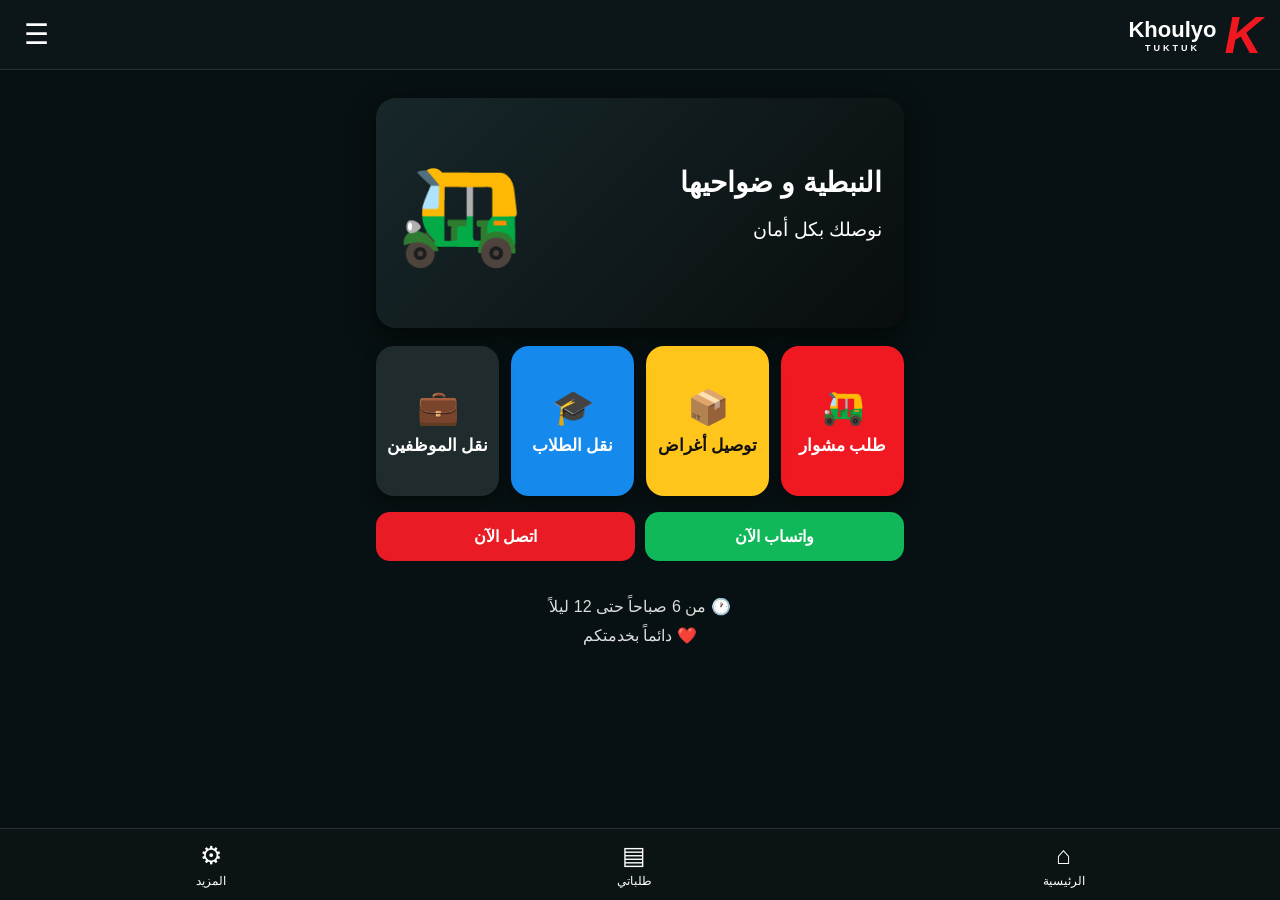
==== index.html @ b613168a "Add files via upload" ====
<!doctype html>
<html lang="ar" dir="rtl">
<head>
<meta charset="utf-8"><meta name="viewport" content="width=device-width,initial-scale=1">
<title>Khoulyo Tuktuk</title><link rel="stylesheet" href="style.css">
</head>
<body>
<div id="app">
<header class="top"><div class="brand"><b>K</b><span>Khoulyo<small>TUKTUK</small></span></div><button onclick="toggleMenu()">☰</button></header>
<main>
<section class="hero"><div><h1>النبطية و ضواحيها</h1><p>نوصلك بكل أمان</p></div><div class="tuk">🛺</div></section>
<div class="grid">
<a class="card red" href="order.html?type=مشوار عادي">🛺<strong>طلب مشوار</strong></a>
<a class="card yellow" href="order.html?type=توصيل أغراض">📦<strong>توصيل أغراض</strong></a>
<a class="card blue" href="order.html?type=نقل طلاب">🎓<strong>نقل الطلاب</strong></a>
<a class="card dark" href="order.html?type=نقل موظفين">💼<strong>نقل الموظفين</strong></a>
</div>
<div class="contact"><a class="wa" href="https://wa.me/96170309657">واتساب الآن</a><a class="call" href="tel:+96170309657">اتصل الآن</a></div>
<p class="hours">🕐 من 6 صباحاً حتى 12 ليلاً<br>❤️ دائماً بخدمتكم</p>
</main>
<nav><a href="index.html">⌂<small>الرئيسية</small></a><a href="orders.html">▤<small>طلباتي</small></a><a href="more.html">⚙<small>المزيد</small></a></nav>
<script src="app.js"></script>
</div></body></html>
---- style.css ----
*{box-sizing:border-box}body{margin:0;background:#071012;color:#fff;font-family:Arial,sans-serif}a{text-decoration:none;color:inherit}.top{height:70px;display:flex;align-items:center;justify-content:space-between;padding:0 18px;background:#0c1517;border-bottom:1px solid #263033}.top button,.top>a{background:none;border:0;color:#fff;font-size:28px}.brand{display:flex;align-items:center;gap:8px}.brand b{font-size:52px;font-style:italic;color:#ef1720}.brand span{font-size:22px;font-weight:bold}.brand small{display:block;font-size:9px;letter-spacing:3px;text-align:center}.hero{margin:18px;border-radius:20px;min-height:180px;padding:22px;background:linear-gradient(135deg,#17272a,#090d0e);display:flex;justify-content:space-between;align-items:center;box-shadow:0 8px 25px #0008}.hero h1{margin:0;font-size:28px}.hero p{font-size:19px}.tuk{font-size:100px}.grid{display:grid;grid-template-columns:1fr 1fr;gap:12px;padding:0 18px}.card{min-height:110px;border-radius:18px;display:flex;flex-direction:column;align-items:center;justify-content:center;gap:8px;font-size:34px;box-shadow:0 6px 15px #0005}.card strong{font-size:17px}.red{background:#f01921}.yellow{background:#ffc51b;color:#111}.blue{background:#1689ed}.dark{background:#202b2e}.contact{display:grid;grid-template-columns:1fr 1fr;gap:10px;padding:16px 18px}.contact a{padding:15px;border-radius:14px;text-align:center;font-weight:bold}.wa{background:#11b85a}.call{background:#e91b24}.hours{text-align:center;color:#ddd;line-height:1.8}nav{position:fixed;bottom:0;left:0;right:0;height:72px;background:#0b1315;display:flex;justify-content:space-around;align-items:center;border-top:1px solid #263033}nav a{display:flex;flex-direction:column;align-items:center;font-size:25px}nav small{font-size:12px;margin-top:4px}main{max-width:600px;margin:auto;padding:10px 18px 100px}h2{font-size:25px;margin:20px 0}form label{display:block;margin:14px 0;font-weight:bold}input,textarea{width:100%;margin-top:7px;padding:14px;border:1px solid #384346;border-radius:10px;background:#172124;color:#fff;font-size:16px}textarea{min-height:90px}.submit{width:100%;padding:16px;border:0;border-radius:13px;background:#f01921;color:#fff;font-size:18px;font-weight:bold}.quick{margin-top:15px;text-align:center;background:#10241b;padding:15px;border-radius:12px;color:#35d77c}.order{background:#121d20;border:1px solid #293538;border-radius:15px;padding:16px;margin:12px 0}.order b{font-size:18px}.order p{line-height:1.8;color:#ddd}.badge{float:left;background:#eaa91b;color:#111;padding:5px 9px;border-radius:7px;font-size:12px}.empty{text-align:center;padding:50px;color:#aaa}.admin-actions,.admin-buttons{display:flex;gap:8px;margin:10px 0}.admin-actions button,.admin-buttons button,.admin-buttons a{border:0;padding:10px 14px;border-radius:9px;background:#253336;color:#fff}.admin-buttons button:first-child{background:#18b95b}.admin-buttons a{background:#0aaf57}.menu a,.menu p{display:block;background:#142023;padding:18px;margin:10px 0;border-radius:12px}@media(min-width:700px){.hero{min-height:230px}.grid{grid-template-columns:repeat(4,1fr)}.card{min-height:150px}}
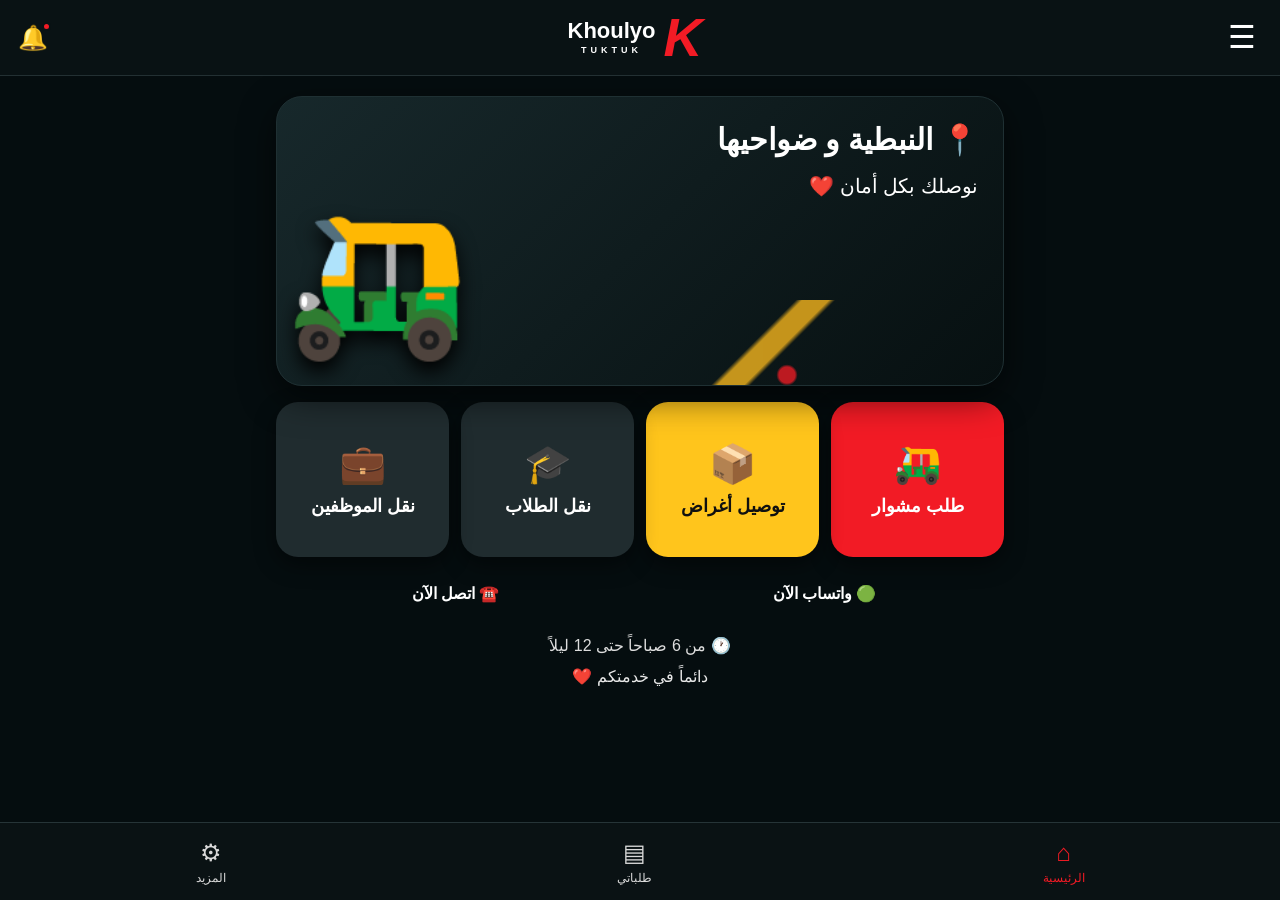
==== commit 913e7092: "Add files via upload" ====
--- a/index.html
+++ b/index.html
@@ -1,23 +1,6 @@
-<!doctype html>
-<html lang="ar" dir="rtl">
-<head>
-<meta charset="utf-8"><meta name="viewport" content="width=device-width,initial-scale=1">
-<title>Khoulyo Tuktuk</title><link rel="stylesheet" href="style.css">
-</head>
-<body>
-<div id="app">
-<header class="top"><div class="brand"><b>K</b><span>Khoulyo<small>TUKTUK</small></span></div><button onclick="toggleMenu()">☰</button></header>
-<main>
-<section class="hero"><div><h1>النبطية و ضواحيها</h1><p>نوصلك بكل أمان</p></div><div class="tuk">🛺</div></section>
-<div class="grid">
-<a class="card red" href="order.html?type=مشوار عادي">🛺<strong>طلب مشوار</strong></a>
-<a class="card yellow" href="order.html?type=توصيل أغراض">📦<strong>توصيل أغراض</strong></a>
-<a class="card blue" href="order.html?type=نقل طلاب">🎓<strong>نقل الطلاب</strong></a>
-<a class="card dark" href="order.html?type=نقل موظفين">💼<strong>نقل الموظفين</strong></a>
-</div>
-<div class="contact"><a class="wa" href="https://wa.me/96170309657">واتساب الآن</a><a class="call" href="tel:+96170309657">اتصل الآن</a></div>
-<p class="hours">🕐 من 6 صباحاً حتى 12 ليلاً<br>❤️ دائماً بخدمتكم</p>
-</main>
-<nav><a href="index.html">⌂<small>الرئيسية</small></a><a href="orders.html">▤<small>طلباتي</small></a><a href="more.html">⚙<small>المزيد</small></a></nav>
-<script src="app.js"></script>
-</div></body></html>+<!doctype html><html lang="ar" dir="rtl"><head><meta charset="utf-8"><meta name="viewport" content="width=device-width,initial-scale=1"><title>Khoulyo TUKTUK</title><link rel="stylesheet" href="style.css"></head><body>
+<header class="top"><button class="menu-btn" onclick="location.href='more.html'">☰</button><div class="brand"><b>K</b><span>Khoulyo<small>TUKTUK</small></span></div><a class="bell" href="notifications.html">🔔<i></i></a></header>
+<main class="page"><section class="hero"><div class="hero-copy"><h1>📍 النبطية و ضواحيها</h1><p>نوصلك بكل أمان ❤️</p></div><div class="hero-vehicle">🛺</div></section>
+<div class="grid"><a class="card red" href="order.html?type=مشوار عادي">🛺<strong>طلب مشوار</strong></a><a class="card yellow" href="order.html?type=توصيل أغراض">📦<strong>توصيل أغراض</strong></a><a class="card dark" href="order.html?type=نقل طلاب">🎓<strong>نقل الطلاب</strong></a><a class="card dark" href="order.html?type=نقل موظفين">💼<strong>نقل الموظفين</strong></a></div>
+<div class="contact"><a class="wa" href="https://wa.me/96170309657">🟢 واتساب الآن</a><a class="call" href="tel:+96170309657">☎️ اتصل الآن</a></div><p class="hours">🕐 من 6 صباحاً حتى 12 ليلاً</p><p class="tagline">دائماً في خدمتكم ❤️</p></main>
+<nav class="bottom-nav"><a class="active" href="index.html">⌂<small>الرئيسية</small></a><a href="orders.html">▤<small>طلباتي</small></a><a href="more.html">⚙<small>المزيد</small></a></nav></body></html>
--- a/style.css
+++ b/style.css
@@ -1 +1 @@
-*{box-sizing:border-box}body{margin:0;background:#071012;color:#fff;font-family:Arial,sans-serif}a{text-decoration:none;color:inherit}.top{height:70px;display:flex;align-items:center;justify-content:space-between;padding:0 18px;background:#0c1517;border-bottom:1px solid #263033}.top button,.top>a{background:none;border:0;color:#fff;font-size:28px}.brand{display:flex;align-items:center;gap:8px}.brand b{font-size:52px;font-style:italic;color:#ef1720}.brand span{font-size:22px;font-weight:bold}.brand small{display:block;font-size:9px;letter-spacing:3px;text-align:center}.hero{margin:18px;border-radius:20px;min-height:180px;padding:22px;background:linear-gradient(135deg,#17272a,#090d0e);display:flex;justify-content:space-between;align-items:center;box-shadow:0 8px 25px #0008}.hero h1{margin:0;font-size:28px}.hero p{font-size:19px}.tuk{font-size:100px}.grid{display:grid;grid-template-columns:1fr 1fr;gap:12px;padding:0 18px}.card{min-height:110px;border-radius:18px;display:flex;flex-direction:column;align-items:center;justify-content:center;gap:8px;font-size:34px;box-shadow:0 6px 15px #0005}.card strong{font-size:17px}.red{background:#f01921}.yellow{background:#ffc51b;color:#111}.blue{background:#1689ed}.dark{background:#202b2e}.contact{display:grid;grid-template-columns:1fr 1fr;gap:10px;padding:16px 18px}.contact a{padding:15px;border-radius:14px;text-align:center;font-weight:bold}.wa{background:#11b85a}.call{background:#e91b24}.hours{text-align:center;color:#ddd;line-height:1.8}nav{position:fixed;bottom:0;left:0;right:0;height:72px;background:#0b1315;display:flex;justify-content:space-around;align-items:center;border-top:1px solid #263033}nav a{display:flex;flex-direction:column;align-items:center;font-size:25px}nav small{font-size:12px;margin-top:4px}main{max-width:600px;margin:auto;padding:10px 18px 100px}h2{font-size:25px;margin:20px 0}form label{display:block;margin:14px 0;font-weight:bold}input,textarea{width:100%;margin-top:7px;padding:14px;border:1px solid #384346;border-radius:10px;background:#172124;color:#fff;font-size:16px}textarea{min-height:90px}.submit{width:100%;padding:16px;border:0;border-radius:13px;background:#f01921;color:#fff;font-size:18px;font-weight:bold}.quick{margin-top:15px;text-align:center;background:#10241b;padding:15px;border-radius:12px;color:#35d77c}.order{background:#121d20;border:1px solid #293538;border-radius:15px;padding:16px;margin:12px 0}.order b{font-size:18px}.order p{line-height:1.8;color:#ddd}.badge{float:left;background:#eaa91b;color:#111;padding:5px 9px;border-radius:7px;font-size:12px}.empty{text-align:center;padding:50px;color:#aaa}.admin-actions,.admin-buttons{display:flex;gap:8px;margin:10px 0}.admin-actions button,.admin-buttons button,.admin-buttons a{border:0;padding:10px 14px;border-radius:9px;background:#253336;color:#fff}.admin-buttons button:first-child{background:#18b95b}.admin-buttons a{background:#0aaf57}.menu a,.menu p{display:block;background:#142023;padding:18px;margin:10px 0;border-radius:12px}@media(min-width:700px){.hero{min-height:230px}.grid{grid-template-columns:repeat(4,1fr)}.card{min-height:150px}}+*{box-sizing:border-box}html,body{margin:0;padding:0;background:#050d0f;color:#fff;font-family:Arial,"Noto Sans Arabic",sans-serif}body{min-height:100vh}a{text-decoration:none;color:inherit}button,input,textarea,select{font:inherit}button{cursor:pointer}.top{height:76px;background:#091214;border-bottom:1px solid #233033;display:flex;align-items:center;justify-content:space-between;padding:0 18px;position:sticky;top:0;z-index:20}.brand{display:flex;align-items:center;gap:8px}.brand b{font-size:54px;line-height:.8;font-style:italic;color:#f21b25}.brand span{font-size:22px;font-weight:800;line-height:1}.brand small{display:block;font-size:9px;letter-spacing:4px;text-align:center;margin-top:4px}.menu-btn,.back{border:0;background:none;color:#fff;font-size:31px}.bell{position:relative;font-size:24px}.bell i{position:absolute;right:-3px;top:-2px;width:9px;height:9px;border-radius:50%;background:#f21b25;border:2px solid #091214}.page{max-width:640px;margin:auto;padding:16px 16px 105px}.hero{position:relative;overflow:hidden;margin:4px 0 16px;border-radius:26px;min-height:250px;padding:25px;background:linear-gradient(135deg,#17282b,#071011);border:1px solid #1f3033;box-shadow:0 12px 35px #0009}.hero:after{content:"";position:absolute;inset:auto -40px -65px 35%;height:150px;background:radial-gradient(circle,#e91c25 0 3%,transparent 4%),linear-gradient(135deg,transparent 40%,#f4b51d 41% 45%,transparent 46%);opacity:.8}.hero-copy{position:relative;z-index:2;max-width:62%}.hero h1{font-size:30px;margin:0 0 12px}.hero p{font-size:20px;margin:0;line-height:1.7}.hero-vehicle{position:absolute;left:10px;bottom:18px;font-size:110px;filter:drop-shadow(0 10px 10px #000)}.grid{display:grid;grid-template-columns:1fr 1fr;gap:12px}.card{min-height:120px;border:0;border-radius:22px;display:flex;flex-direction:column;align-items:center;justify-content:center;gap:9px;font-size:38px;box-shadow:0 8px 22px #0007;transition:.15s}.card:active{transform:scale(.98)}.card strong{font-size:18px}.red{background:#f21b25}.yellow{background:#ffc51c;color:#101010}.blue{background:#198ae9}.green{background:#0dbb59}.dark{background:#202c2f}.contact{display:grid;grid-template-columns:1fr 1fr;gap:10px;margin-top:12px}.contact a{padding:15px;border-radius:16px;text-align:center;font-weight:800}.hours{text-align:center;color:#ddd;line-height:1.8;margin:14px 0 0}.tagline{text-align:center;color:#e8e8e8;margin:6px 0 0}.bottom-nav{position:fixed;bottom:0;left:0;right:0;height:78px;background:#0a1214;border-top:1px solid #263437;display:flex;justify-content:space-around;align-items:center;z-index:30}.bottom-nav a{display:flex;flex-direction:column;align-items:center;gap:4px;color:#d9d9d9;font-size:24px}.bottom-nav a.active{color:#f21b25}.bottom-nav small{font-size:12px}.section-title{display:flex;align-items:center;justify-content:space-between;margin:8px 0 18px}.section-title h1{font-size:30px;margin:0}.form-card{background:#111d20;border:1px solid #2a3a3d;border-radius:22px;padding:15px;box-shadow:0 8px 24px #0006}.field{margin:13px 0}.field label{display:block;font-weight:700;margin-bottom:7px}.field input,.field textarea,.field select{width:100%;background:#222e31;color:#fff;border:1px solid #354447;border-radius:11px;padding:13px;outline:none}.field textarea{min-height:85px;resize:vertical}.submit{width:100%;border:0;border-radius:15px;padding:16px;color:#fff;font-weight:800;font-size:18px;margin-top:6px}.submit.redbtn{background:#f21b25}.submit.yellowbtn{background:#ffc51c;color:#111}.submit.bluebtn{background:#168bed}.submit.greenbtn{background:#0dbb59}.quick{margin-top:12px;text-align:center;padding:13px;border-radius:13px;background:#11291e;color:#45df83}.orders-tabs{display:grid;grid-template-columns:1fr 1fr;gap:8px;margin-bottom:14px}.orders-tabs button{border:0;border-radius:12px;padding:12px;background:#202c2f;color:#fff}.orders-tabs button.active{background:#f21b25}.order{background:#111d20;border:1px solid #293a3d;border-radius:20px;padding:15px;margin:12px 0}.order-head{display:flex;align-items:center;justify-content:space-between;gap:10px}.order-title{display:flex;align-items:center;gap:10px;font-size:18px;font-weight:800}.status{padding:6px 9px;border-radius:8px;font-size:12px;background:#f0ad16;color:#111;white-space:nowrap}.status.done{background:#0dbb59;color:#fff}.status.cancel{background:#e63946;color:#fff}.order p{line-height:1.9;color:#ddd;margin:12px 0 4px}.order small{color:#aab5b7}.admin-stats{display:grid;grid-template-columns:repeat(3,1fr);gap:8px;margin-bottom:15px}.stat{padding:14px;border-radius:16px;text-align:center;font-weight:800}.stat b{display:block;font-size:25px;margin-bottom:4px}.stat.blue{background:#198ae9}.stat.yellow{background:#e8a914;color:#111}.stat.green{background:#0dbb59}.admin-actions{display:grid;grid-template-columns:1fr 1fr;gap:8px;margin-bottom:14px}.admin-actions button{border:0;border-radius:12px;padding:13px;background:#263437;color:#fff;font-weight:700}.admin-buttons{display:grid;grid-template-columns:1fr 1fr 1fr;gap:8px}.admin-buttons button,.admin-buttons a{border:0;border-radius:10px;padding:11px;text-align:center;background:#263437;color:#fff}.admin-buttons .ok{background:#0dbb59}.admin-buttons .wa{background:#0dbb59}.admin-buttons .danger{background:#e63946}.menu-list{display:grid;gap:10px}.menu-list a,.menu-list button,.menu-list .info{width:100%;text-align:right;border:0;background:#132023;color:#fff;border-radius:16px;padding:17px;font-weight:700}.menu-list button{font-size:16px}.brand-footer{text-align:center;margin:26px 0 0;color:#bbb}.brand-footer .k{color:#f21b25;font-size:46px;font-weight:900;font-style:italic}.empty{text-align:center;color:#8f9a9d;padding:55px 10px}.notice{background:#17282b;border:1px solid #294043;padding:13px;border-radius:14px;margin-bottom:12px}.details-row{display:flex;justify-content:space-between;border-bottom:1px solid #29373a;padding:11px 0;color:#ddd}.details-row b{color:#fff}.mapbox{height:330px;border-radius:20px;background:linear-gradient(135deg,#cbd5d0,#8fa59a 45%,#c3cec9);position:relative;overflow:hidden;border:1px solid #34484a}.mapbox:before,.mapbox:after{content:"";position:absolute;background:#f3f0df;transform:rotate(18deg);height:18px;width:150%;left:-25%;top:42%}.mapbox:after{transform:rotate(-22deg);top:68%;background:#b5c3bc}.pin{position:absolute;left:50%;top:45%;transform:translate(-50%,-50%);font-size:48px}.map-label{position:absolute;color:#26383a;font-weight:800}.l1{top:18%;right:20%}.l2{bottom:19%;left:20%}.l3{top:62%;right:12%}.fullbtn{width:100%;margin-top:12px;padding:15px;border:0;border-radius:14px;background:#f21b25;color:#fff;font-weight:800}.profile{background:#111d20;border:1px solid #293a3d;border-radius:22px;padding:20px;text-align:center}.avatar{width:78px;height:78px;border-radius:50%;background:#f1f1f1;color:#555;display:grid;place-items:center;margin:auto;font-size:44px}.profile h2{margin:10px 0 3px}.profile p{color:#aaa;margin:0 0 15px}.row-btn{display:flex;align-items:center;justify-content:space-between;background:#1a282b;padding:15px;border-radius:13px;margin:8px 0}.switch{width:44px;height:25px;border-radius:20px;background:#0dbb59;position:relative}.switch:after{content:"";position:absolute;width:19px;height:19px;border-radius:50%;background:#fff;right:3px;top:3px}.notification{display:flex;gap:12px;align-items:flex-start;background:#111d20;border:1px solid #293a3d;padding:14px;border-radius:16px;margin:10px 0}.notification .icon{font-size:25px}.notification .dot{margin-right:auto;width:9px;height:9px;background:#f21b25;border-radius:50%}@media(min-width:700px){.page{max-width:760px}.hero{min-height:290px}.hero-vehicle{font-size:145px}.grid{grid-template-columns:repeat(4,1fr)}.card{min-height:155px}}
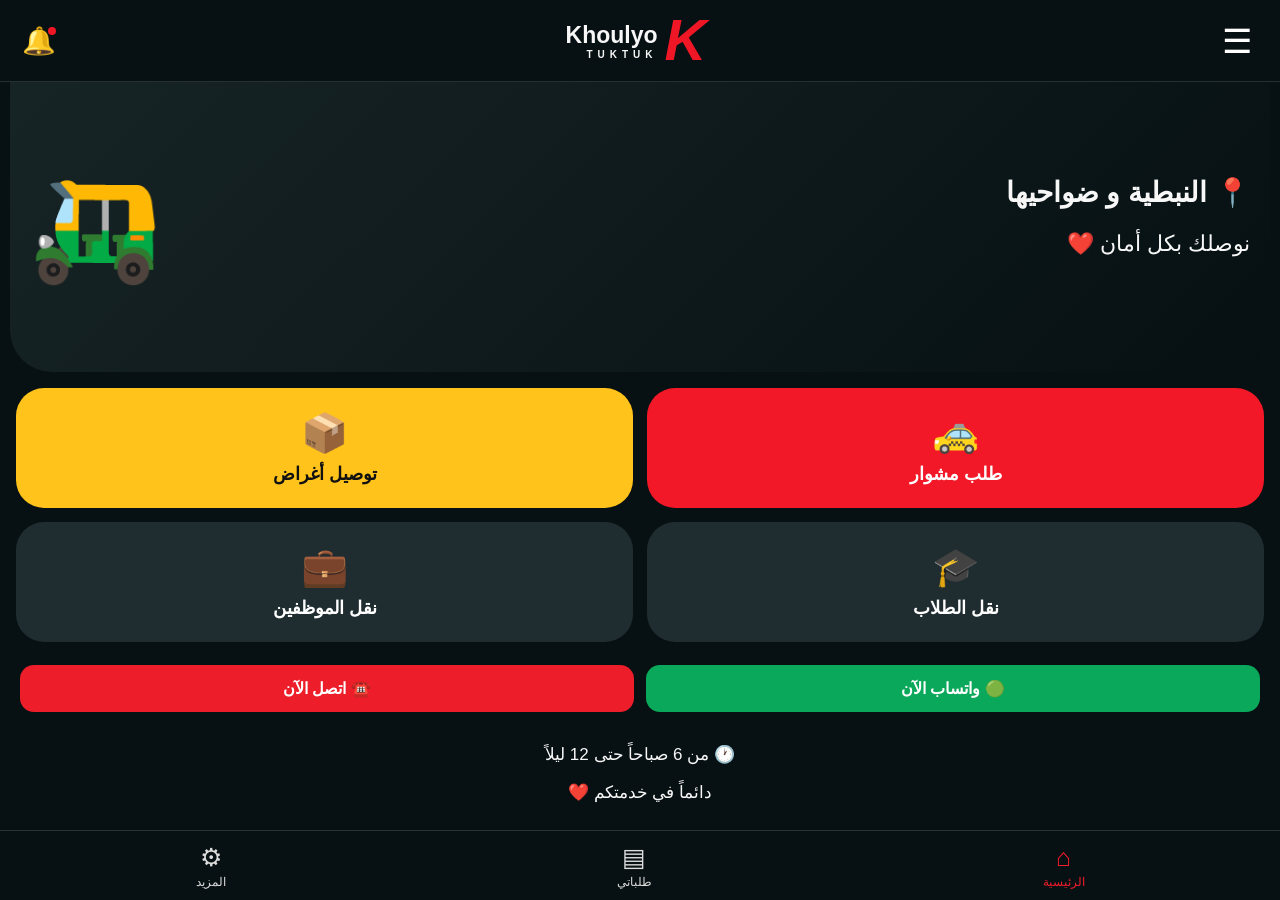
==== commit fc85dd9e: "Add files via upload" ====
--- a/index.html
+++ b/index.html
@@ -1,6 +1,19 @@
-<!doctype html><html lang="ar" dir="rtl"><head><meta charset="utf-8"><meta name="viewport" content="width=device-width,initial-scale=1"><title>Khoulyo TUKTUK</title><link rel="stylesheet" href="style.css"></head><body>
-<header class="top"><button class="menu-btn" onclick="location.href='more.html'">☰</button><div class="brand"><b>K</b><span>Khoulyo<small>TUKTUK</small></span></div><a class="bell" href="notifications.html">🔔<i></i></a></header>
-<main class="page"><section class="hero"><div class="hero-copy"><h1>📍 النبطية و ضواحيها</h1><p>نوصلك بكل أمان ❤️</p></div><div class="hero-vehicle">🛺</div></section>
-<div class="grid"><a class="card red" href="order.html?type=مشوار عادي">🛺<strong>طلب مشوار</strong></a><a class="card yellow" href="order.html?type=توصيل أغراض">📦<strong>توصيل أغراض</strong></a><a class="card dark" href="order.html?type=نقل طلاب">🎓<strong>نقل الطلاب</strong></a><a class="card dark" href="order.html?type=نقل موظفين">💼<strong>نقل الموظفين</strong></a></div>
-<div class="contact"><a class="wa" href="https://wa.me/96170309657">🟢 واتساب الآن</a><a class="call" href="tel:+96170309657">☎️ اتصل الآن</a></div><p class="hours">🕐 من 6 صباحاً حتى 12 ليلاً</p><p class="tagline">دائماً في خدمتكم ❤️</p></main>
-<nav class="bottom-nav"><a class="active" href="index.html">⌂<small>الرئيسية</small></a><a href="orders.html">▤<small>طلباتي</small></a><a href="more.html">⚙<small>المزيد</small></a></nav></body></html>
+<!doctype html><html lang="ar" dir="rtl"><head>
+<meta charset="utf-8"><meta name="viewport" content="width=device-width,initial-scale=1">
+<meta name="theme-color" content="#090f10"><link rel="manifest" href="manifest.json"><link rel="stylesheet" href="style.css">
+<title>Khoulyo TUKTUK</title></head><body>
+<header class="top"><button class="iconbtn" onclick="location.href='more.html'">☰</button>
+<div class="brand"><b>K</b><span>Khoulyo<small>TUKTUK</small></span></div>
+<a class="bell" href="notifications.html">🔔<i></i></a></header>
+<main>
+<section class="hero"><div><h1>📍 النبطية و ضواحيها</h1><p>نوصلك بكل أمان ❤️</p></div><div class="hero-vehicle">🛺</div></section>
+<div class="grid">
+<a class="card red" href="order.html?type=مشوار عادي">🚕<strong>طلب مشوار</strong></a>
+<a class="card yellow" href="order.html?type=توصيل أغراض">📦<strong>توصيل أغراض</strong></a>
+<a class="card dark" href="order.html?type=نقل طلاب">🎓<strong>نقل الطلاب</strong></a>
+<a class="card dark" href="order.html?type=نقل موظفين">💼<strong>نقل الموظفين</strong></a>
+</div>
+<div class="contact"><a class="wa" href="https://wa.me/96170309657">🟢 واتساب الآن</a><a class="call" href="tel:+96170309657">☎️ اتصل الآن</a></div>
+<p class="hours">🕐 من 6 صباحاً حتى 12 ليلاً</p><p class="tagline">دائماً في خدمتكم ❤️</p>
+</main><nav class="bottom"><a class="active" href="index.html">⌂<small>الرئيسية</small></a><a href="orders.html">▤<small>طلباتي</small></a><a href="more.html">⚙<small>المزيد</small></a></nav>
+<script src="app.js"></script></body></html>
--- a/style.css
+++ b/style.css
@@ -1 +1 @@
-*{box-sizing:border-box}html,body{margin:0;padding:0;background:#050d0f;color:#fff;font-family:Arial,"Noto Sans Arabic",sans-serif}body{min-height:100vh}a{text-decoration:none;color:inherit}button,input,textarea,select{font:inherit}button{cursor:pointer}.top{height:76px;background:#091214;border-bottom:1px solid #233033;display:flex;align-items:center;justify-content:space-between;padding:0 18px;position:sticky;top:0;z-index:20}.brand{display:flex;align-items:center;gap:8px}.brand b{font-size:54px;line-height:.8;font-style:italic;color:#f21b25}.brand span{font-size:22px;font-weight:800;line-height:1}.brand small{display:block;font-size:9px;letter-spacing:4px;text-align:center;margin-top:4px}.menu-btn,.back{border:0;background:none;color:#fff;font-size:31px}.bell{position:relative;font-size:24px}.bell i{position:absolute;right:-3px;top:-2px;width:9px;height:9px;border-radius:50%;background:#f21b25;border:2px solid #091214}.page{max-width:640px;margin:auto;padding:16px 16px 105px}.hero{position:relative;overflow:hidden;margin:4px 0 16px;border-radius:26px;min-height:250px;padding:25px;background:linear-gradient(135deg,#17282b,#071011);border:1px solid #1f3033;box-shadow:0 12px 35px #0009}.hero:after{content:"";position:absolute;inset:auto -40px -65px 35%;height:150px;background:radial-gradient(circle,#e91c25 0 3%,transparent 4%),linear-gradient(135deg,transparent 40%,#f4b51d 41% 45%,transparent 46%);opacity:.8}.hero-copy{position:relative;z-index:2;max-width:62%}.hero h1{font-size:30px;margin:0 0 12px}.hero p{font-size:20px;margin:0;line-height:1.7}.hero-vehicle{position:absolute;left:10px;bottom:18px;font-size:110px;filter:drop-shadow(0 10px 10px #000)}.grid{display:grid;grid-template-columns:1fr 1fr;gap:12px}.card{min-height:120px;border:0;border-radius:22px;display:flex;flex-direction:column;align-items:center;justify-content:center;gap:9px;font-size:38px;box-shadow:0 8px 22px #0007;transition:.15s}.card:active{transform:scale(.98)}.card strong{font-size:18px}.red{background:#f21b25}.yellow{background:#ffc51c;color:#101010}.blue{background:#198ae9}.green{background:#0dbb59}.dark{background:#202c2f}.contact{display:grid;grid-template-columns:1fr 1fr;gap:10px;margin-top:12px}.contact a{padding:15px;border-radius:16px;text-align:center;font-weight:800}.hours{text-align:center;color:#ddd;line-height:1.8;margin:14px 0 0}.tagline{text-align:center;color:#e8e8e8;margin:6px 0 0}.bottom-nav{position:fixed;bottom:0;left:0;right:0;height:78px;background:#0a1214;border-top:1px solid #263437;display:flex;justify-content:space-around;align-items:center;z-index:30}.bottom-nav a{display:flex;flex-direction:column;align-items:center;gap:4px;color:#d9d9d9;font-size:24px}.bottom-nav a.active{color:#f21b25}.bottom-nav small{font-size:12px}.section-title{display:flex;align-items:center;justify-content:space-between;margin:8px 0 18px}.section-title h1{font-size:30px;margin:0}.form-card{background:#111d20;border:1px solid #2a3a3d;border-radius:22px;padding:15px;box-shadow:0 8px 24px #0006}.field{margin:13px 0}.field label{display:block;font-weight:700;margin-bottom:7px}.field input,.field textarea,.field select{width:100%;background:#222e31;color:#fff;border:1px solid #354447;border-radius:11px;padding:13px;outline:none}.field textarea{min-height:85px;resize:vertical}.submit{width:100%;border:0;border-radius:15px;padding:16px;color:#fff;font-weight:800;font-size:18px;margin-top:6px}.submit.redbtn{background:#f21b25}.submit.yellowbtn{background:#ffc51c;color:#111}.submit.bluebtn{background:#168bed}.submit.greenbtn{background:#0dbb59}.quick{margin-top:12px;text-align:center;padding:13px;border-radius:13px;background:#11291e;color:#45df83}.orders-tabs{display:grid;grid-template-columns:1fr 1fr;gap:8px;margin-bottom:14px}.orders-tabs button{border:0;border-radius:12px;padding:12px;background:#202c2f;color:#fff}.orders-tabs button.active{background:#f21b25}.order{background:#111d20;border:1px solid #293a3d;border-radius:20px;padding:15px;margin:12px 0}.order-head{display:flex;align-items:center;justify-content:space-between;gap:10px}.order-title{display:flex;align-items:center;gap:10px;font-size:18px;font-weight:800}.status{padding:6px 9px;border-radius:8px;font-size:12px;background:#f0ad16;color:#111;white-space:nowrap}.status.done{background:#0dbb59;color:#fff}.status.cancel{background:#e63946;color:#fff}.order p{line-height:1.9;color:#ddd;margin:12px 0 4px}.order small{color:#aab5b7}.admin-stats{display:grid;grid-template-columns:repeat(3,1fr);gap:8px;margin-bottom:15px}.stat{padding:14px;border-radius:16px;text-align:center;font-weight:800}.stat b{display:block;font-size:25px;margin-bottom:4px}.stat.blue{background:#198ae9}.stat.yellow{background:#e8a914;color:#111}.stat.green{background:#0dbb59}.admin-actions{display:grid;grid-template-columns:1fr 1fr;gap:8px;margin-bottom:14px}.admin-actions button{border:0;border-radius:12px;padding:13px;background:#263437;color:#fff;font-weight:700}.admin-buttons{display:grid;grid-template-columns:1fr 1fr 1fr;gap:8px}.admin-buttons button,.admin-buttons a{border:0;border-radius:10px;padding:11px;text-align:center;background:#263437;color:#fff}.admin-buttons .ok{background:#0dbb59}.admin-buttons .wa{background:#0dbb59}.admin-buttons .danger{background:#e63946}.menu-list{display:grid;gap:10px}.menu-list a,.menu-list button,.menu-list .info{width:100%;text-align:right;border:0;background:#132023;color:#fff;border-radius:16px;padding:17px;font-weight:700}.menu-list button{font-size:16px}.brand-footer{text-align:center;margin:26px 0 0;color:#bbb}.brand-footer .k{color:#f21b25;font-size:46px;font-weight:900;font-style:italic}.empty{text-align:center;color:#8f9a9d;padding:55px 10px}.notice{background:#17282b;border:1px solid #294043;padding:13px;border-radius:14px;margin-bottom:12px}.details-row{display:flex;justify-content:space-between;border-bottom:1px solid #29373a;padding:11px 0;color:#ddd}.details-row b{color:#fff}.mapbox{height:330px;border-radius:20px;background:linear-gradient(135deg,#cbd5d0,#8fa59a 45%,#c3cec9);position:relative;overflow:hidden;border:1px solid #34484a}.mapbox:before,.mapbox:after{content:"";position:absolute;background:#f3f0df;transform:rotate(18deg);height:18px;width:150%;left:-25%;top:42%}.mapbox:after{transform:rotate(-22deg);top:68%;background:#b5c3bc}.pin{position:absolute;left:50%;top:45%;transform:translate(-50%,-50%);font-size:48px}.map-label{position:absolute;color:#26383a;font-weight:800}.l1{top:18%;right:20%}.l2{bottom:19%;left:20%}.l3{top:62%;right:12%}.fullbtn{width:100%;margin-top:12px;padding:15px;border:0;border-radius:14px;background:#f21b25;color:#fff;font-weight:800}.profile{background:#111d20;border:1px solid #293a3d;border-radius:22px;padding:20px;text-align:center}.avatar{width:78px;height:78px;border-radius:50%;background:#f1f1f1;color:#555;display:grid;place-items:center;margin:auto;font-size:44px}.profile h2{margin:10px 0 3px}.profile p{color:#aaa;margin:0 0 15px}.row-btn{display:flex;align-items:center;justify-content:space-between;background:#1a282b;padding:15px;border-radius:13px;margin:8px 0}.switch{width:44px;height:25px;border-radius:20px;background:#0dbb59;position:relative}.switch:after{content:"";position:absolute;width:19px;height:19px;border-radius:50%;background:#fff;right:3px;top:3px}.notification{display:flex;gap:12px;align-items:flex-start;background:#111d20;border:1px solid #293a3d;padding:14px;border-radius:16px;margin:10px 0}.notification .icon{font-size:25px}.notification .dot{margin-right:auto;width:9px;height:9px;background:#f21b25;border-radius:50%}@media(min-width:700px){.page{max-width:760px}.hero{min-height:290px}.hero-vehicle{font-size:145px}.grid{grid-template-columns:repeat(4,1fr)}.card{min-height:155px}}
+*{box-sizing:border-box}body{margin:0;background:#071012;color:#f7f7f7;font-family:Arial,Tahoma,sans-serif;min-height:100vh;padding-bottom:80px}.top{height:82px;background:#071012;border-bottom:1px solid #243033;display:flex;align-items:center;justify-content:space-between;padding:0 22px;position:sticky;top:0;z-index:5}.brand{display:flex;align-items:center;gap:7px;font-size:23px;font-weight:800}.brand b{font-size:58px;font-style:italic;color:#ef1725;line-height:.7}.brand span{display:flex;flex-direction:column}.brand small{font-size:10px;letter-spacing:5px}.iconbtn,.back{background:none;border:0;color:white;font-size:34px}.bell{font-size:27px;text-decoration:none;position:relative}.bell i{position:absolute;width:8px;height:8px;background:#ef1725;border-radius:50%;top:2px;right:0}.hero{margin:0 10px;padding:25px 20px;height:290px;border-radius:0 0 42px 42px;background:linear-gradient(135deg,#172426,#061012);display:flex;align-items:center;justify-content:space-between;overflow:hidden}.hero h1{font-size:28px;margin:0 0 15px}.hero p{font-size:22px}.hero-vehicle{font-size:105px}.grid{display:grid;grid-template-columns:1fr 1fr;gap:14px;padding:16px 16px 8px}.card{height:120px;border-radius:28px;text-decoration:none;color:white;display:flex;flex-direction:column;align-items:center;justify-content:center;gap:8px;font-size:38px}.card strong{font-size:18px}.red{background:#f21827}.yellow{background:#ffc31b;color:#111}.dark{background:#202d30}.contact{display:flex;gap:12px;padding:15px 20px}.contact a{flex:1;text-align:center;padding:14px;border-radius:14px;text-decoration:none;color:white;font-weight:bold}.wa{background:#0aa85a}.call{background:#ed1d2a}.hours,.tagline{text-align:center;font-size:17px}.bottom{position:fixed;bottom:0;left:0;right:0;height:70px;background:#071012;border-top:1px solid #263437;display:flex;justify-content:space-around;z-index:10}.bottom a{color:#ddd;text-decoration:none;display:flex;flex-direction:column;align-items:center;justify-content:center;font-size:25px}.bottom small{font-size:12px;margin-top:3px}.bottom .active{color:#f21c2b}.form,.list,.more,.profile{padding:22px 18px;max-width:650px;margin:auto}.field{margin-bottom:16px}.field label{display:block;margin:0 0 7px;font-weight:bold}.field input,.field textarea{width:100%;padding:14px;border:0;border-radius:9px;background:#273235;color:white;font-size:16px}.field textarea{min-height:95px}.send,.wide,.danger{width:100%;padding:15px;border:0;border-radius:14px;background:#f21c2b;color:white;font-size:18px;font-weight:bold}.small{color:#aaa;text-align:center}.order,.notice,.form-card,.more a,.more button,.setting{display:flex;gap:12px;background:#1c282b;border:1px solid #304044;border-radius:14px;padding:16px;margin-bottom:12px;color:white;text-decoration:none}.order{flex-direction:column}.orderrow{display:flex;justify-content:space-between}.order p{margin:0;color:#ddd}.order small,.notice small{color:#aaa}.status{background:#e4a51b;color:#111;border-radius:8px;padding:4px 8px;font-size:12px}.details{display:grid;grid-template-columns:1fr 1fr;gap:14px;margin:20px 0}.details span{color:#aaa}.danger{background:#ed1d2a}.more{display:flex;flex-direction:column}.more a,.more button{align-items:center;font-size:18px;border:1px solid #304044;background:#1c282b}.setting{justify-content:space-between}.avatar{width:100px;height:100px;border-radius:50%;background:#eee;color:#111;display:flex;align-items:center;justify-content:center;font-size:50px;margin:20px auto}.profile{text-align:center}.mapbox{height:430px;border-radius:20px;background:linear-gradient(#b9c8b4,#d5d8c7);color:#26322d;position:relative;overflow:hidden;display:flex;flex-direction:column;align-items:center;justify-content:center;gap:60px;font-size:18px}.pin{position:absolute;font-size:55px;top:45%;left:45%}.empty{text-align:center;color:#aaa;padding:60px 10px}h2{margin:0;font-size:23px}@media(max-width:380px){.hero h1{font-size:24px}.hero-vehicle{font-size:80px}.card{height:110px}}
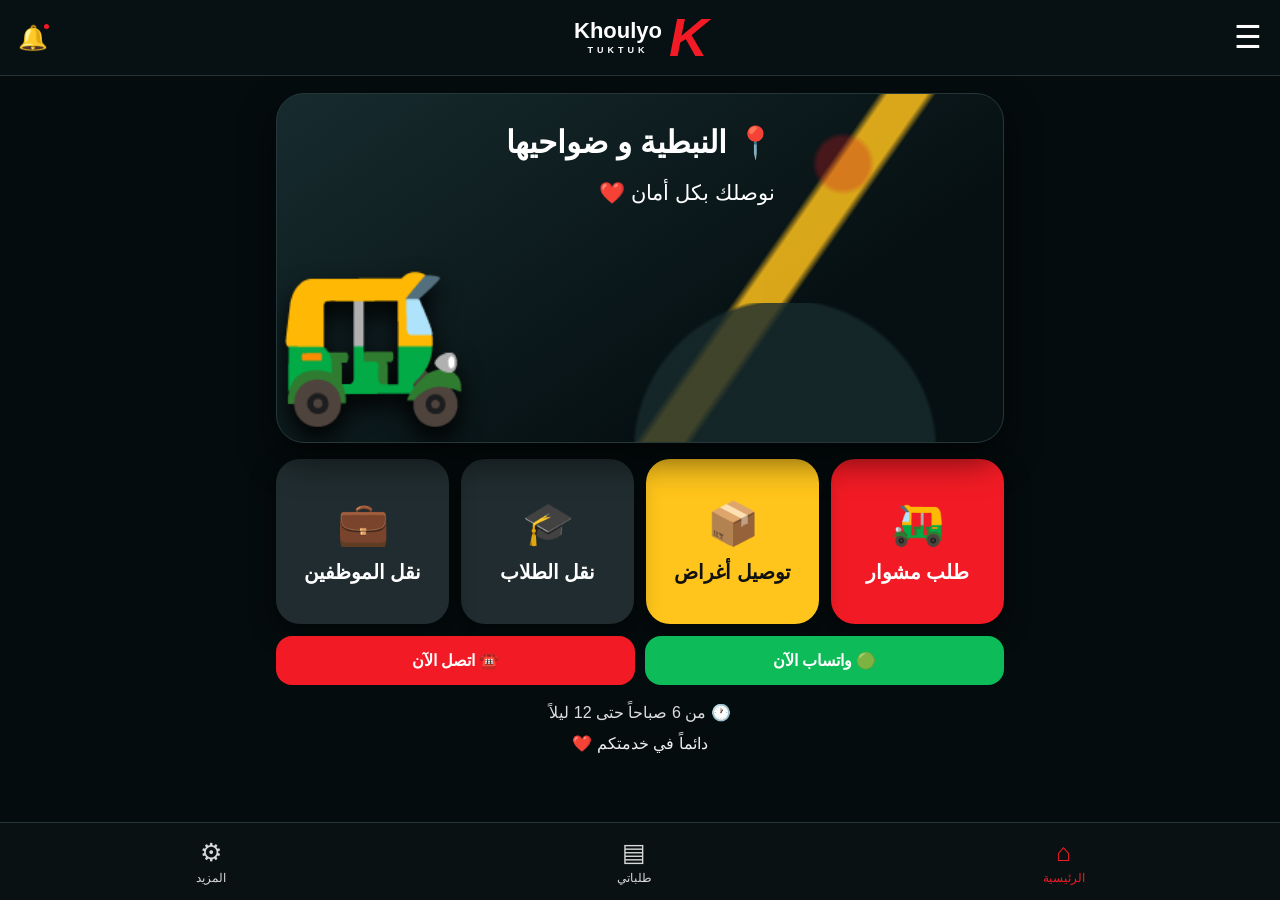
==== commit cf23dc61: "Add files via upload" ====
--- a/index.html
+++ b/index.html
@@ -1,19 +1,46 @@
-<!doctype html><html lang="ar" dir="rtl"><head>
-<meta charset="utf-8"><meta name="viewport" content="width=device-width,initial-scale=1">
-<meta name="theme-color" content="#090f10"><link rel="manifest" href="manifest.json"><link rel="stylesheet" href="style.css">
-<title>Khoulyo TUKTUK</title></head><body>
-<header class="top"><button class="iconbtn" onclick="location.href='more.html'">☰</button>
-<div class="brand"><b>K</b><span>Khoulyo<small>TUKTUK</small></span></div>
-<a class="bell" href="notifications.html">🔔<i></i></a></header>
-<main>
-<section class="hero"><div><h1>📍 النبطية و ضواحيها</h1><p>نوصلك بكل أمان ❤️</p></div><div class="hero-vehicle">🛺</div></section>
-<div class="grid">
-<a class="card red" href="order.html?type=مشوار عادي">🚕<strong>طلب مشوار</strong></a>
-<a class="card yellow" href="order.html?type=توصيل أغراض">📦<strong>توصيل أغراض</strong></a>
-<a class="card dark" href="order.html?type=نقل طلاب">🎓<strong>نقل الطلاب</strong></a>
-<a class="card dark" href="order.html?type=نقل موظفين">💼<strong>نقل الموظفين</strong></a>
-</div>
-<div class="contact"><a class="wa" href="https://wa.me/96170309657">🟢 واتساب الآن</a><a class="call" href="tel:+96170309657">☎️ اتصل الآن</a></div>
-<p class="hours">🕐 من 6 صباحاً حتى 12 ليلاً</p><p class="tagline">دائماً في خدمتكم ❤️</p>
-</main><nav class="bottom"><a class="active" href="index.html">⌂<small>الرئيسية</small></a><a href="orders.html">▤<small>طلباتي</small></a><a href="more.html">⚙<small>المزيد</small></a></nav>
-<script src="app.js"></script></body></html>+<!doctype html>
+<html lang="ar" dir="rtl">
+<head>
+<meta charset="utf-8"><meta name="viewport" content="width=device-width,initial-scale=1,viewport-fit=cover">
+<meta name="theme-color" content="#071012"><link rel="manifest" href="manifest.json">
+<title>Khoulyo TUKTUK</title><link rel="stylesheet" href="style.css">
+</head>
+<body>
+<header class="top">
+  <a class="icon-btn" href="more.html">☰</a>
+  <div class="brand"><b>K</b><span>Khoulyo<small>TUKTUK</small></span></div>
+  <a class="bell" href="notifications.html">🔔<i></i></a>
+</header>
+
+<main class="page">
+  <section class="hero">
+    <div class="hero-bg"></div>
+    <div class="hero-copy">
+      <h1>📍 النبطية و ضواحيها</h1>
+      <p>نوصلك بكل أمان ❤️</p>
+    </div>
+    <div class="hero-vehicle">🛺</div>
+  </section>
+
+  <div class="grid">
+    <a class="card red" href="order.html?type=مشوار عادي">🛺<strong>طلب مشوار</strong></a>
+    <a class="card yellow" href="order.html?type=توصيل أغراض">📦<strong>توصيل أغراض</strong></a>
+    <a class="card dark" href="order.html?type=نقل طلاب">🎓<strong>نقل الطلاب</strong></a>
+    <a class="card dark" href="order.html?type=نقل موظفين">💼<strong>نقل الموظفين</strong></a>
+  </div>
+
+  <div class="contact">
+    <a class="wa" href="https://wa.me/96170309657">🟢 واتساب الآن</a>
+    <a class="call" href="tel:+96170309657">☎️ اتصل الآن</a>
+  </div>
+  <p class="hours">🕐 من 6 صباحاً حتى 12 ليلاً</p>
+  <p class="tagline">دائماً في خدمتكم ❤️</p>
+</main>
+
+<nav class="bottom-nav">
+  <a class="active" href="index.html">⌂<small>الرئيسية</small></a>
+  <a href="orders.html">▤<small>طلباتي</small></a>
+  <a href="more.html">⚙<small>المزيد</small></a>
+</nav>
+<script src="app.js"></script>
+</body></html>
--- a/style.css
+++ b/style.css
@@ -1 +1,32 @@
-*{box-sizing:border-box}body{margin:0;background:#071012;color:#f7f7f7;font-family:Arial,Tahoma,sans-serif;min-height:100vh;padding-bottom:80px}.top{height:82px;background:#071012;border-bottom:1px solid #243033;display:flex;align-items:center;justify-content:space-between;padding:0 22px;position:sticky;top:0;z-index:5}.brand{display:flex;align-items:center;gap:7px;font-size:23px;font-weight:800}.brand b{font-size:58px;font-style:italic;color:#ef1725;line-height:.7}.brand span{display:flex;flex-direction:column}.brand small{font-size:10px;letter-spacing:5px}.iconbtn,.back{background:none;border:0;color:white;font-size:34px}.bell{font-size:27px;text-decoration:none;position:relative}.bell i{position:absolute;width:8px;height:8px;background:#ef1725;border-radius:50%;top:2px;right:0}.hero{margin:0 10px;padding:25px 20px;height:290px;border-radius:0 0 42px 42px;background:linear-gradient(135deg,#172426,#061012);display:flex;align-items:center;justify-content:space-between;overflow:hidden}.hero h1{font-size:28px;margin:0 0 15px}.hero p{font-size:22px}.hero-vehicle{font-size:105px}.grid{display:grid;grid-template-columns:1fr 1fr;gap:14px;padding:16px 16px 8px}.card{height:120px;border-radius:28px;text-decoration:none;color:white;display:flex;flex-direction:column;align-items:center;justify-content:center;gap:8px;font-size:38px}.card strong{font-size:18px}.red{background:#f21827}.yellow{background:#ffc31b;color:#111}.dark{background:#202d30}.contact{display:flex;gap:12px;padding:15px 20px}.contact a{flex:1;text-align:center;padding:14px;border-radius:14px;text-decoration:none;color:white;font-weight:bold}.wa{background:#0aa85a}.call{background:#ed1d2a}.hours,.tagline{text-align:center;font-size:17px}.bottom{position:fixed;bottom:0;left:0;right:0;height:70px;background:#071012;border-top:1px solid #263437;display:flex;justify-content:space-around;z-index:10}.bottom a{color:#ddd;text-decoration:none;display:flex;flex-direction:column;align-items:center;justify-content:center;font-size:25px}.bottom small{font-size:12px;margin-top:3px}.bottom .active{color:#f21c2b}.form,.list,.more,.profile{padding:22px 18px;max-width:650px;margin:auto}.field{margin-bottom:16px}.field label{display:block;margin:0 0 7px;font-weight:bold}.field input,.field textarea{width:100%;padding:14px;border:0;border-radius:9px;background:#273235;color:white;font-size:16px}.field textarea{min-height:95px}.send,.wide,.danger{width:100%;padding:15px;border:0;border-radius:14px;background:#f21c2b;color:white;font-size:18px;font-weight:bold}.small{color:#aaa;text-align:center}.order,.notice,.form-card,.more a,.more button,.setting{display:flex;gap:12px;background:#1c282b;border:1px solid #304044;border-radius:14px;padding:16px;margin-bottom:12px;color:white;text-decoration:none}.order{flex-direction:column}.orderrow{display:flex;justify-content:space-between}.order p{margin:0;color:#ddd}.order small,.notice small{color:#aaa}.status{background:#e4a51b;color:#111;border-radius:8px;padding:4px 8px;font-size:12px}.details{display:grid;grid-template-columns:1fr 1fr;gap:14px;margin:20px 0}.details span{color:#aaa}.danger{background:#ed1d2a}.more{display:flex;flex-direction:column}.more a,.more button{align-items:center;font-size:18px;border:1px solid #304044;background:#1c282b}.setting{justify-content:space-between}.avatar{width:100px;height:100px;border-radius:50%;background:#eee;color:#111;display:flex;align-items:center;justify-content:center;font-size:50px;margin:20px auto}.profile{text-align:center}.mapbox{height:430px;border-radius:20px;background:linear-gradient(#b9c8b4,#d5d8c7);color:#26322d;position:relative;overflow:hidden;display:flex;flex-direction:column;align-items:center;justify-content:center;gap:60px;font-size:18px}.pin{position:absolute;font-size:55px;top:45%;left:45%}.empty{text-align:center;color:#aaa;padding:60px 10px}h2{margin:0;font-size:23px}@media(max-width:380px){.hero h1{font-size:24px}.hero-vehicle{font-size:80px}.card{height:110px}}+*{box-sizing:border-box}
+html,body{margin:0;padding:0;background:#050c0e;color:#fff;font-family:Arial,"Noto Sans Arabic",sans-serif}
+body{min-height:100vh}a{text-decoration:none;color:inherit}button,input,textarea,select{font:inherit}
+.top{height:76px;background:#071012;border-bottom:1px solid #263336;display:flex;align-items:center;justify-content:space-between;padding:0 18px;position:sticky;top:0;z-index:20}
+.brand{display:flex;align-items:center;gap:7px}.brand b{font-size:54px;line-height:.8;font-style:italic;color:#f21b25}
+.brand span{font-size:22px;font-weight:900;line-height:1}.brand small{display:block;font-size:9px;letter-spacing:4px;text-align:center;margin-top:4px}
+.icon-btn,.back{border:0;background:none;color:#fff;font-size:31px}.bell{position:relative;font-size:24px}.bell i{position:absolute;right:-3px;top:-2px;width:9px;height:9px;border-radius:50%;background:#f21b25;border:2px solid #071012}
+.page{max-width:640px;margin:auto;padding:14px 16px 105px}
+.hero{position:relative;overflow:hidden;margin:3px 0 16px;border-radius:28px;min-height:320px;padding:26px;background:linear-gradient(145deg,#172b2e,#061012 70%);border:1px solid #24383a;box-shadow:0 16px 35px #0009}
+.hero:before{content:"";position:absolute;inset:0;background:radial-gradient(circle at 78% 20%,#e51b2450 0 4%,transparent 5%),linear-gradient(125deg,transparent 62%,#f1b71b 63% 67%,transparent 68%);opacity:.9}
+.hero:after{content:"";position:absolute;right:-20%;bottom:-45%;width:100%;height:85%;background:radial-gradient(circle,#182b2e 0 38%,transparent 39%);opacity:.8}
+.hero-copy{position:relative;z-index:2;max-width:70%;margin-right:auto}.hero h1{font-size:31px;line-height:1.5;margin:0 0 8px}.hero p{font-size:21px;line-height:1.7;margin:0}
+.hero-vehicle{position:absolute;z-index:2;left:0;bottom:10px;font-size:125px;filter:drop-shadow(0 12px 12px #000);transform:scaleX(-1)}
+.grid{display:grid;grid-template-columns:1fr 1fr;gap:12px}.card{min-height:145px;border:0;border-radius:24px;display:flex;flex-direction:column;align-items:center;justify-content:center;gap:12px;font-size:42px;box-shadow:0 9px 24px #0008;transition:.15s}.card:active{transform:scale(.98)}.card strong{font-size:20px}
+.red{background:#f21b25}.yellow{background:#ffc51c;color:#111}.dark{background:#202c2f}.blue{background:#168bed}.green{background:#0dbb59}
+.contact{display:grid;grid-template-columns:1fr 1fr;gap:10px;margin-top:12px}.contact a{padding:15px;border-radius:16px;text-align:center;font-weight:900}.wa{background:#0dbb59}.call{background:#f21b25}
+.hours{text-align:center;color:#ddd;line-height:1.8;margin:14px 0 0}.tagline{text-align:center;color:#eee;margin:6px 0 0}
+.bottom-nav{position:fixed;bottom:0;left:0;right:0;height:78px;background:#091113;border-top:1px solid #263437;display:flex;justify-content:space-around;align-items:center;z-index:30}.bottom-nav a{display:flex;flex-direction:column;align-items:center;gap:4px;color:#d9d9d9;font-size:25px}.bottom-nav a.active{color:#f21b25}.bottom-nav small{font-size:12px}
+.section-title{display:flex;align-items:center;justify-content:space-between;margin:8px 0 18px}.section-title h1{font-size:30px;margin:0}.form-card{background:#111d20;border:1px solid #2a3a3d;border-radius:22px;padding:15px;box-shadow:0 8px 24px #0006}
+.field{margin:13px 0}.field label{display:block;font-weight:800;margin-bottom:7px}.field input,.field textarea,.field select{width:100%;background:#222e31;color:#fff;border:1px solid #354447;border-radius:11px;padding:13px;outline:none}.field textarea{min-height:85px;resize:vertical}
+.submit{width:100%;border:0;border-radius:15px;padding:16px;color:#fff;font-weight:900;font-size:18px;margin-top:6px}.redbtn{background:#f21b25}.yellowbtn{background:#ffc51c;color:#111}.bluebtn{background:#168bed}.greenbtn{background:#0dbb59}
+.quick{margin-top:12px;text-align:center;padding:13px;border-radius:13px;background:#11291e;color:#45df83}
+.orders-tabs{display:grid;grid-template-columns:1fr 1fr;gap:8px;margin-bottom:14px}.orders-tabs button{border:0;border-radius:12px;padding:12px;background:#202c2f;color:#fff}.orders-tabs button.active{background:#f21b25}
+.order{background:#111d20;border:1px solid #293a3d;border-radius:20px;padding:15px;margin:12px 0}.order-head{display:flex;align-items:center;justify-content:space-between;gap:10px}.order-title{display:flex;align-items:center;gap:10px;font-size:18px;font-weight:900}.status{padding:6px 9px;border-radius:8px;font-size:12px;background:#f0ad16;color:#111;white-space:nowrap}.status.done{background:#0dbb59;color:#fff}.order p{line-height:1.9;color:#ddd;margin:12px 0 4px}.order small{color:#aab5b7}
+.menu-list{display:grid;gap:10px}.menu-list a,.menu-list button,.menu-list .info{width:100%;text-align:right;border:0;background:#132023;color:#fff;border-radius:16px;padding:17px;font-weight:800}.brand-footer{text-align:center;margin:26px 0 0;color:#bbb}.brand-footer .k{color:#f21b25;font-size:46px;font-weight:900;font-style:italic}
+.empty{text-align:center;color:#8f9a9d;padding:55px 10px}.details-row{display:flex;justify-content:space-between;border-bottom:1px solid #29373a;padding:11px 0;color:#ddd}.details-row b{color:#fff}
+.mapbox{height:330px;border-radius:20px;background:linear-gradient(135deg,#bfcac5,#839b90 45%,#c5cfca);position:relative;overflow:hidden;border:1px solid #34484a}.mapbox:before,.mapbox:after{content:"";position:absolute;background:#f3f0df;transform:rotate(18deg);height:18px;width:150%;left:-25%;top:42%}.mapbox:after{transform:rotate(-22deg);top:68%;background:#b5c3bc}.pin{position:absolute;left:50%;top:45%;transform:translate(-50%,-50%);font-size:48px}.map-label{position:absolute;color:#26383a;font-weight:900}.l1{top:18%;right:20%}.l2{bottom:19%;left:20%}.l3{top:62%;right:12%}
+.fullbtn{width:100%;margin-top:12px;padding:15px;border:0;border-radius:14px;background:#f21b25;color:#fff;font-weight:900}
+.profile{background:#111d20;border:1px solid #293a3d;border-radius:22px;padding:20px;text-align:center}.avatar{width:78px;height:78px;border-radius:50%;background:#f1f1f1;color:#555;display:grid;place-items:center;margin:auto;font-size:44px}.profile h2{margin:10px 0 3px}.profile p{color:#aaa;margin:0 0 15px}.row-btn{display:flex;align-items:center;justify-content:space-between;background:#1a282b;padding:15px;border-radius:13px;margin:8px 0}.switch{width:44px;height:25px;border-radius:20px;background:#0dbb59;position:relative}.switch:after{content:"";position:absolute;width:19px;height:19px;border-radius:50%;background:#fff;right:3px;top:3px}
+.notification{display:flex;gap:12px;align-items:flex-start;background:#111d20;border:1px solid #293a3d;padding:14px;border-radius:16px;margin:10px 0}.notification .icon{font-size:25px}.notification .dot{margin-right:auto;width:9px;height:9px;background:#f21b25;border-radius:50%}
+.admin-stats{display:grid;grid-template-columns:repeat(3,1fr);gap:8px;margin-bottom:15px}.stat{padding:14px;border-radius:16px;text-align:center;font-weight:900}.stat b{display:block;font-size:25px;margin-bottom:4px}.stat.blue{background:#168bed}.stat.yellow{background:#e8a914;color:#111}.stat.green{background:#0dbb59}
+@media(min-width:700px){.page{max-width:760px}.hero{min-height:350px}.hero-vehicle{font-size:155px}.grid{grid-template-columns:repeat(4,1fr)}.card{min-height:165px}}
